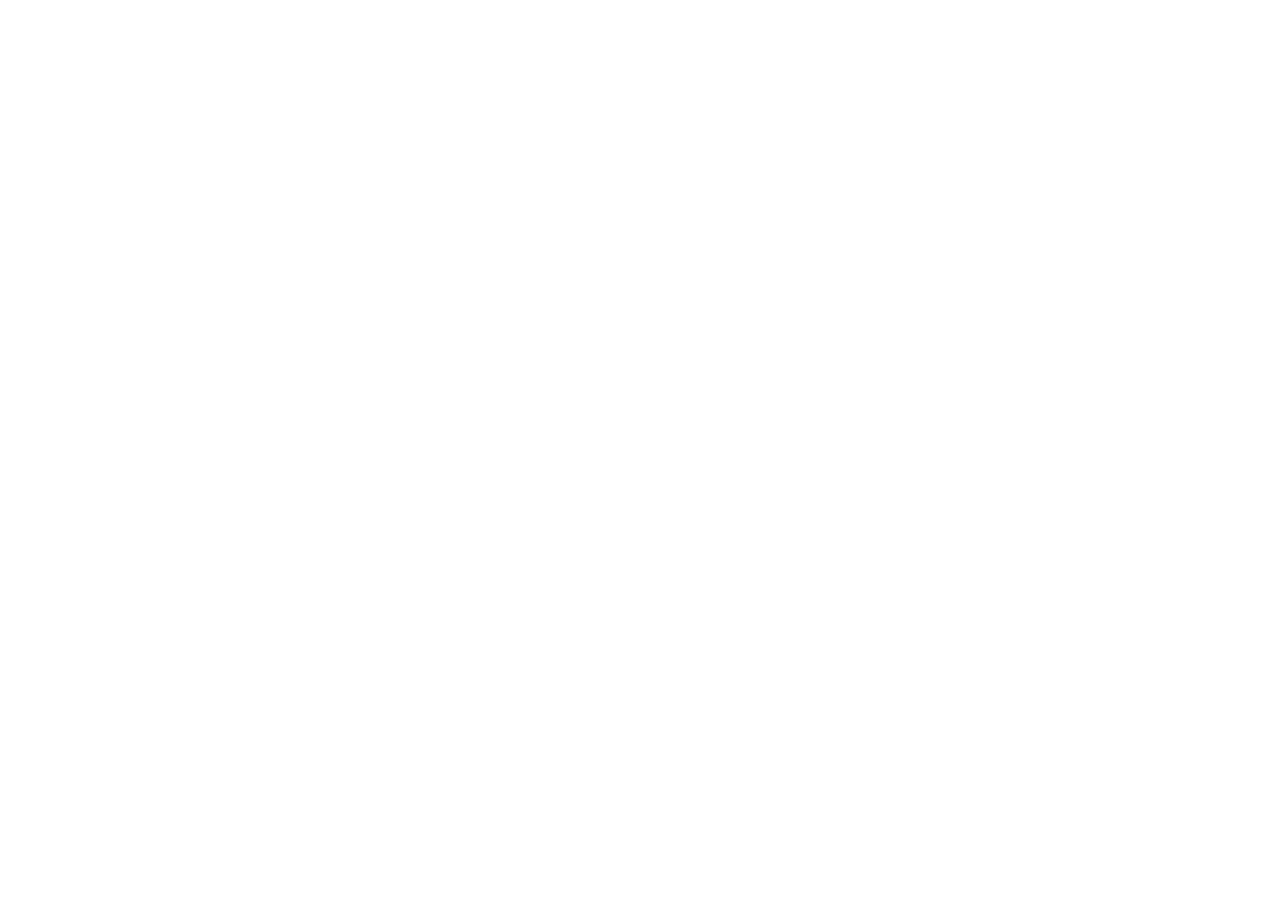
==== index.html @ f8bb6eca "first commit" ====
<!DOCTYPE html>
<html lang="en">
    <head>
        <meta charset="UTF-8" />
        <meta name="viewport" content="width=device-width, initial-scale=1.0" />
        <link rel="stylesheet" href="./asset/css/reset.css" />
        <link rel="stylesheet" href="./asset/css/style.css" />
        <link rel="preconnect" href="https://fonts.googleapis.com" />
        <link rel="preconnect" href="https://fonts.gstatic.com" crossorigin />
        <link
            href="https://fonts.googleapis.com/css2?family=Sora:wght@100..800&display=swap"
            rel="stylesheet"
        />
        <title>pj3</title>
    </head>
    <body>
        <main>
            <div class="header">
                <div class="main-content">
                    <div class=""></div>
                </div>
            </div>
        </main>
    </body>
</html>
---- asset/css/style.css ----
* {
    box-sizing: border-box;
}
html {
    font-size: 62.5%;
}
body {
    font-size: 1.6rem;
    font-family: Sora, sans-serif;
}
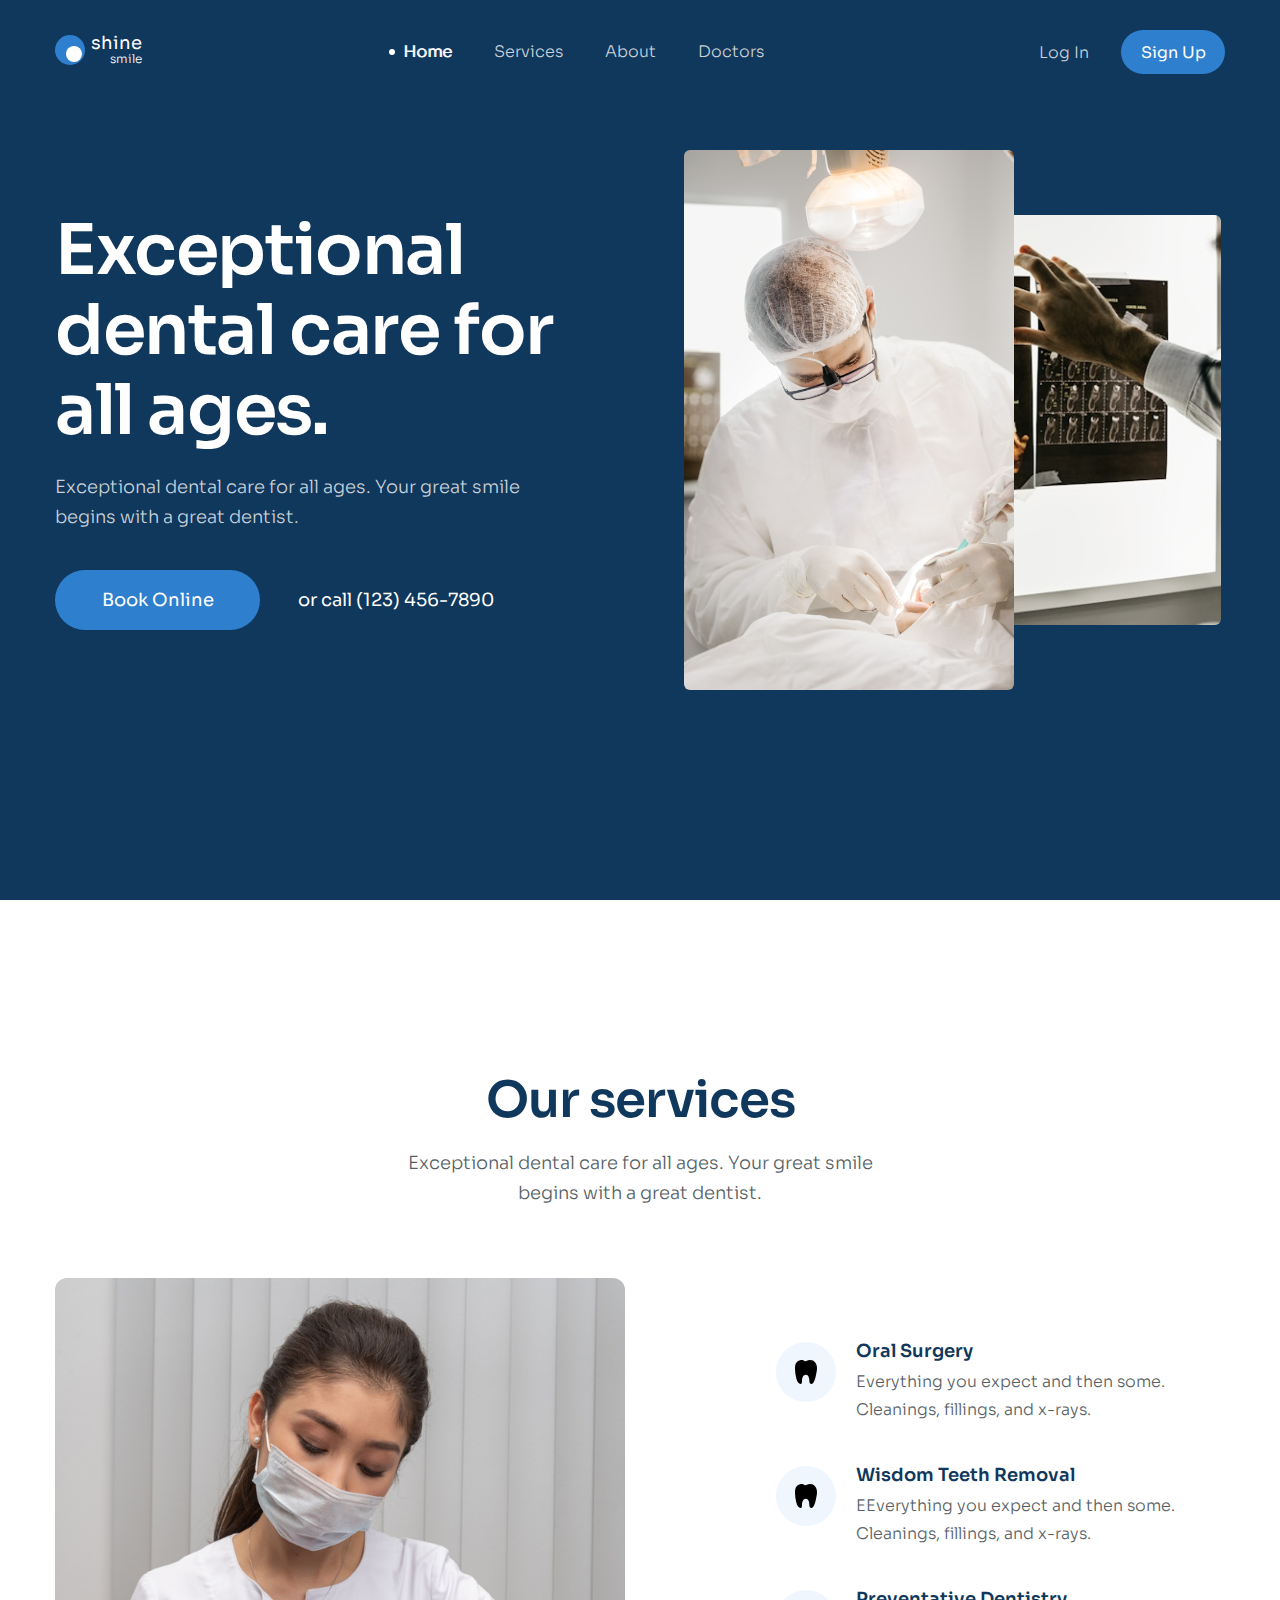
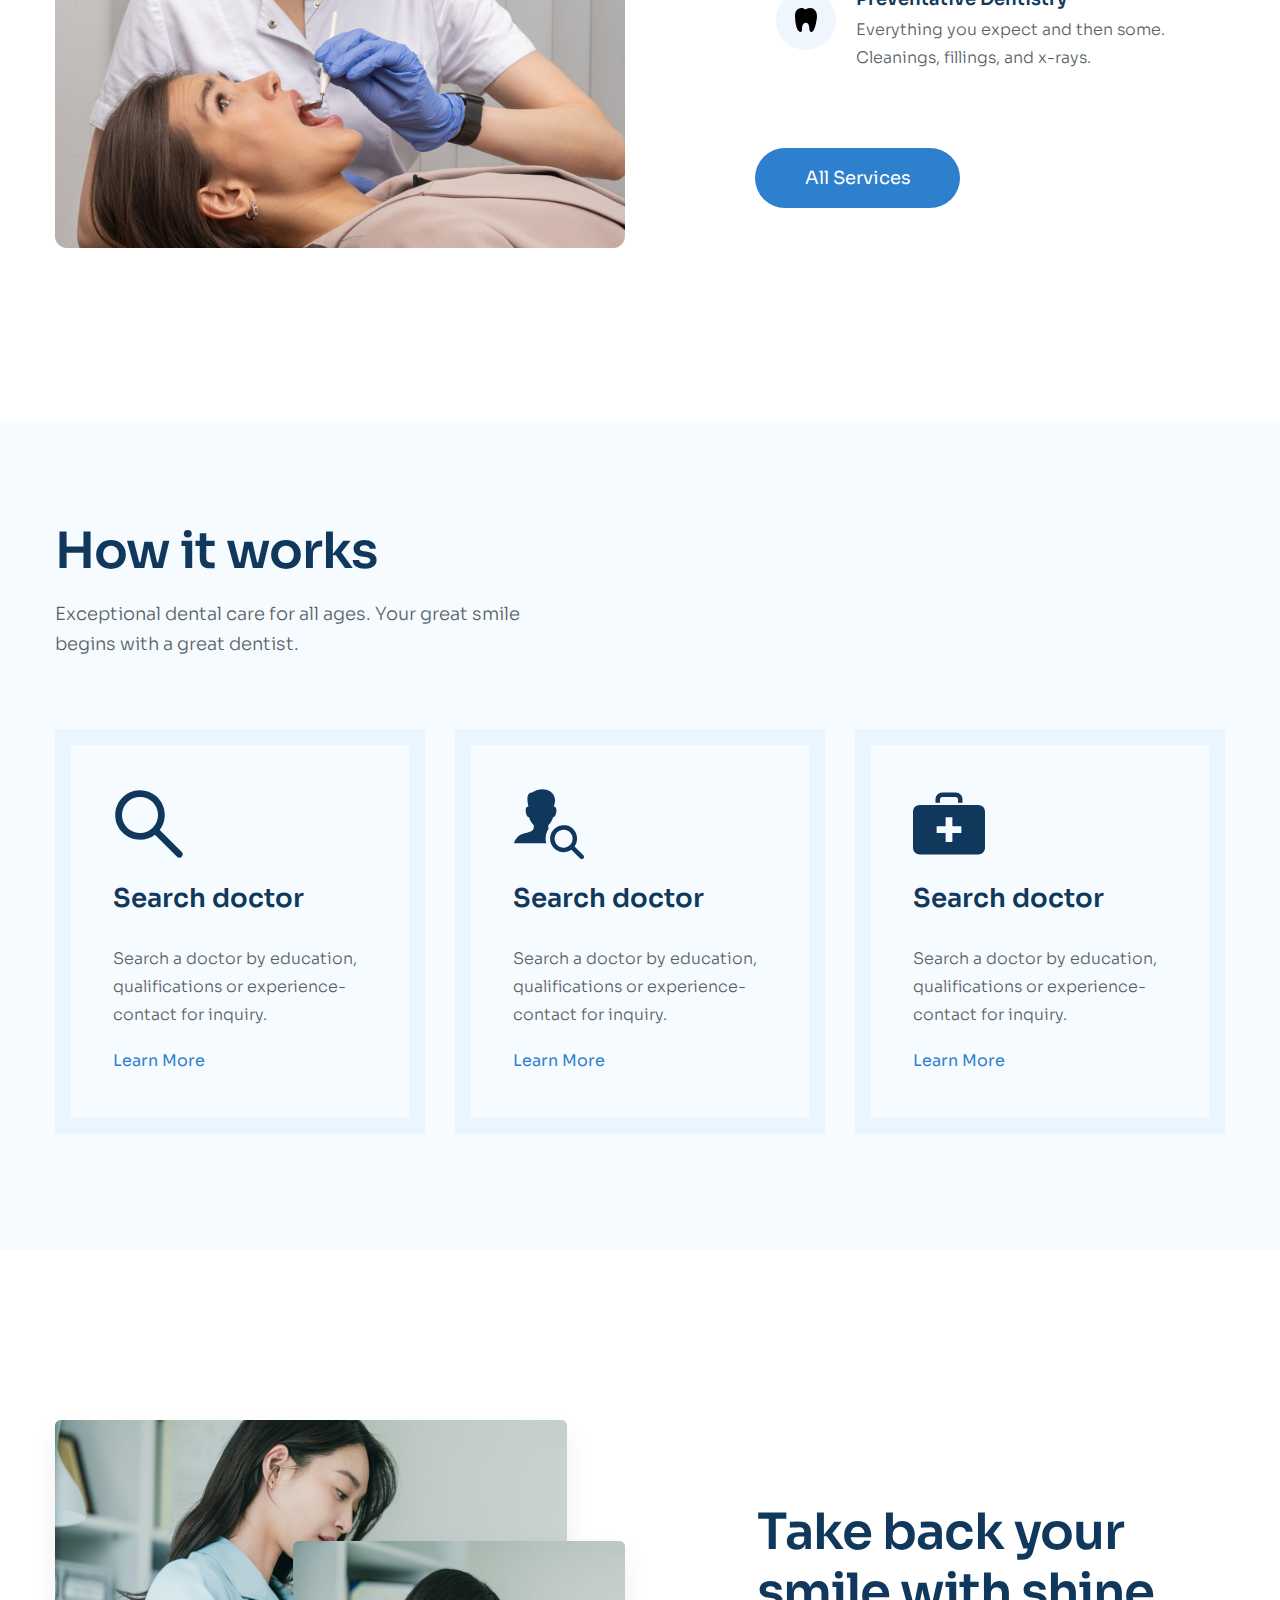
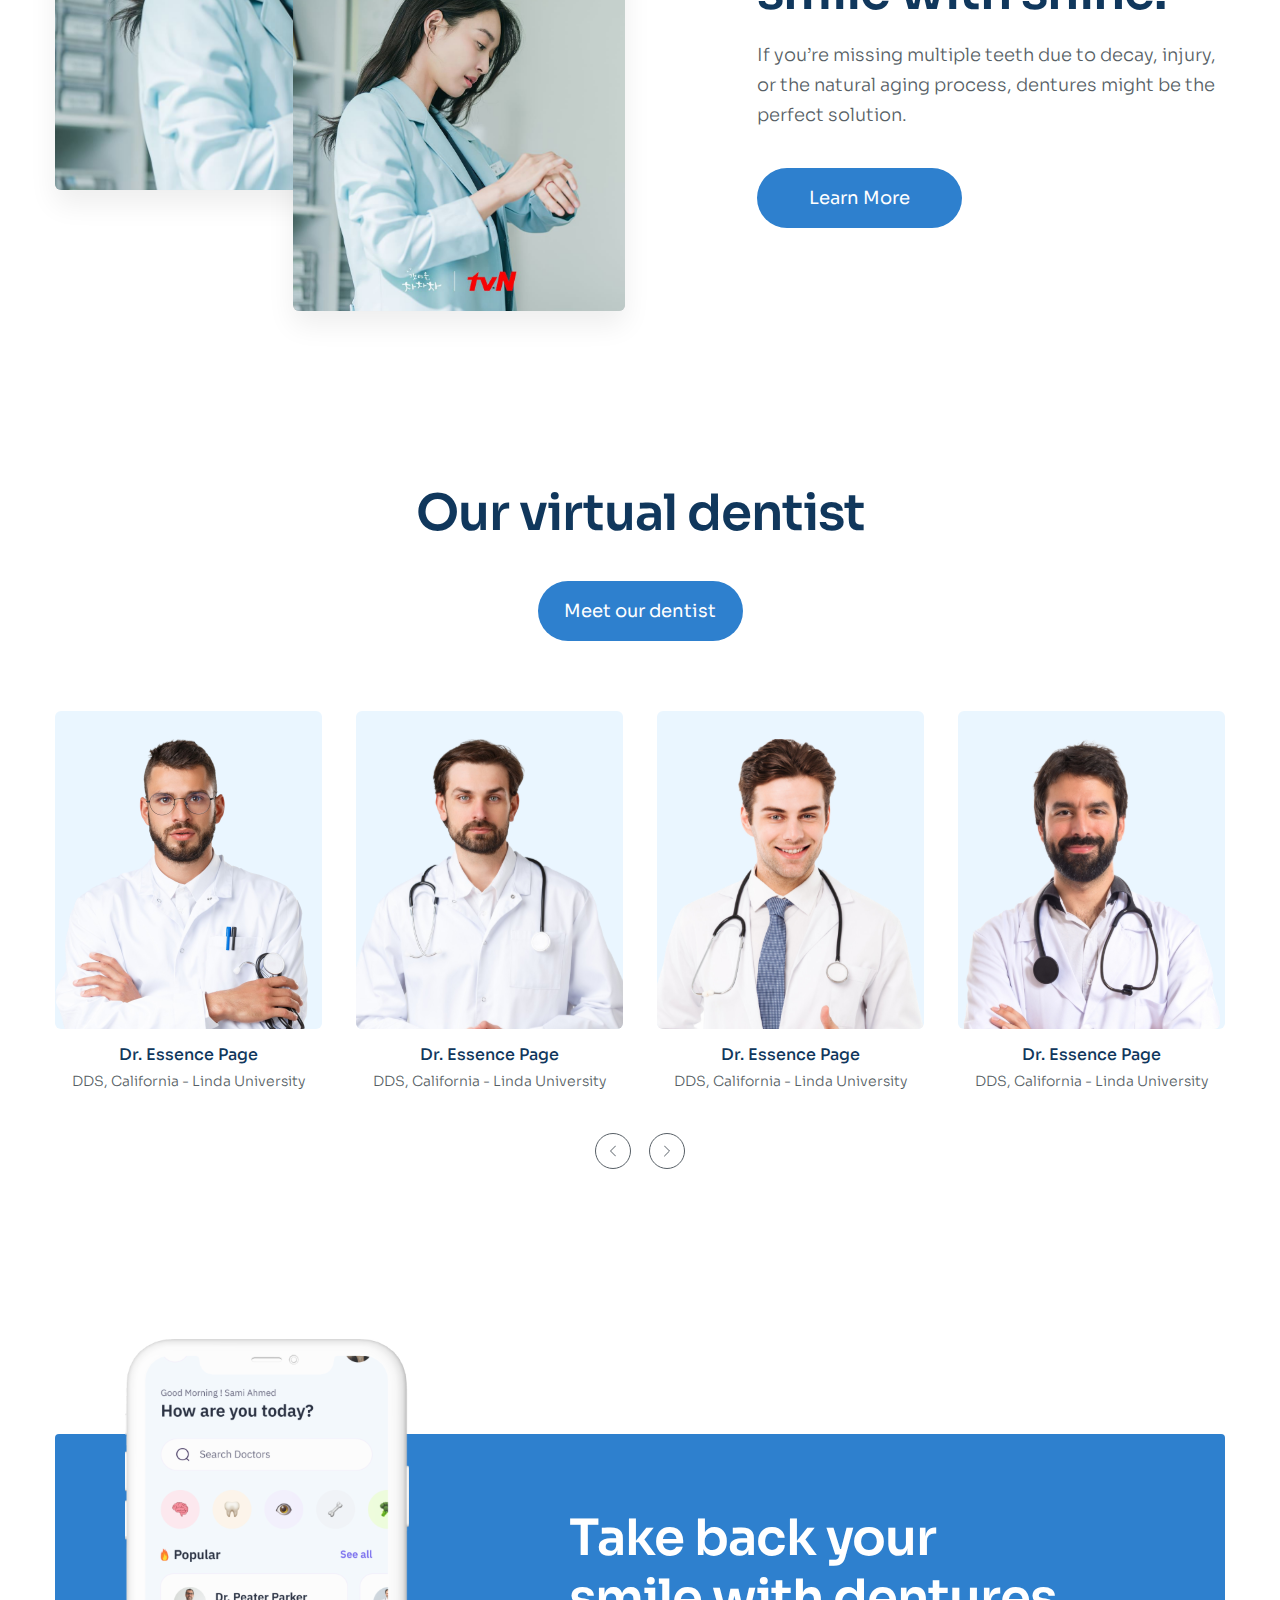
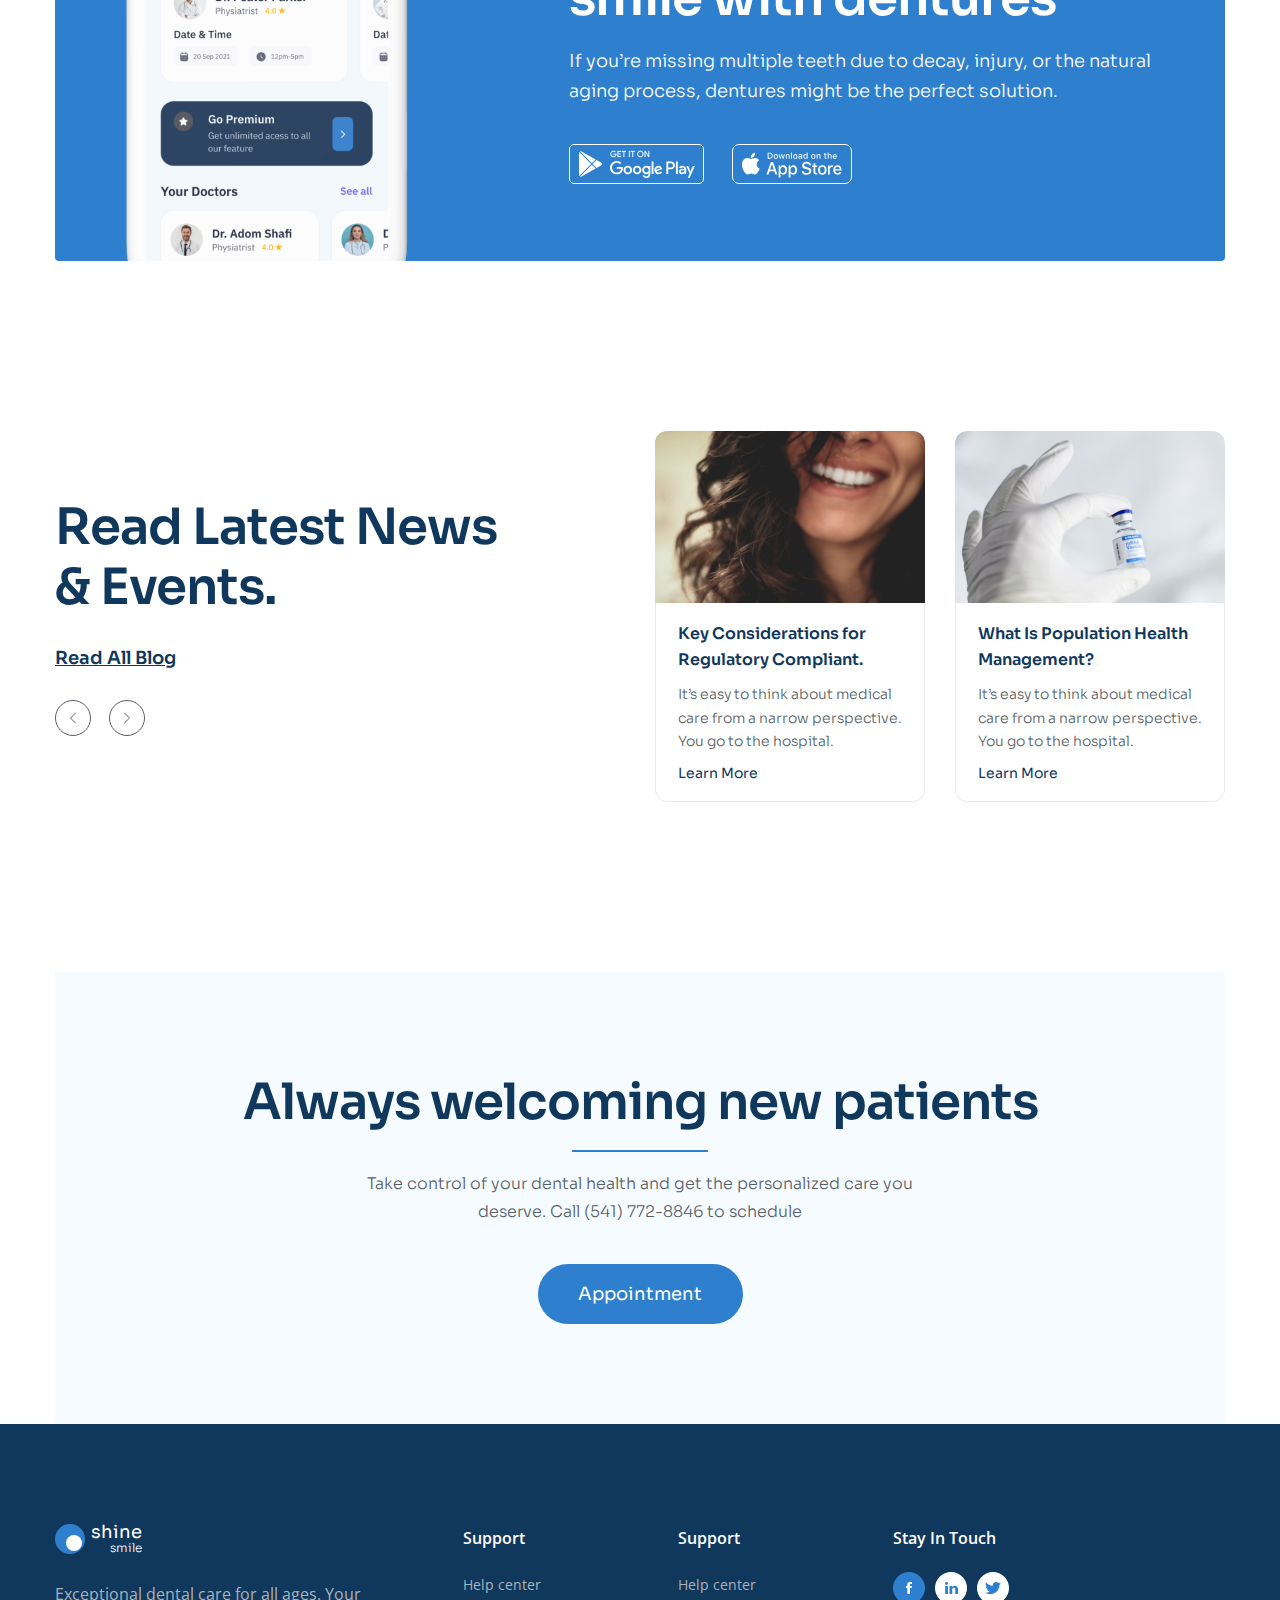
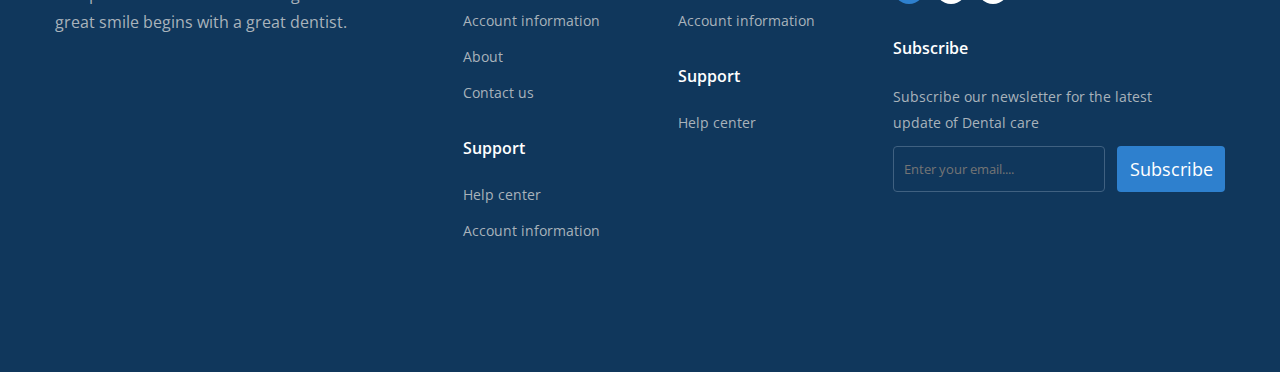
==== commit 66563cfc: "hoàn chỉnh" ====
--- a/index.html
+++ b/index.html
@@ -11,15 +11,773 @@
             href="https://fonts.googleapis.com/css2?family=Sora:wght@100..800&display=swap"
             rel="stylesheet"
         />
-        <title>pj3</title>
+
+        <!-- ====================embed font open san====================== -->
+        <link rel="preconnect" href="https://fonts.googleapis.com" />
+        <link rel="preconnect" href="https://fonts.gstatic.com" crossorigin />
+        <link
+            href="https://fonts.googleapis.com/css2?family=Open+Sans:ital,wdth,wght@0,75..100,300..800;1,75..100,300..800&display=swap"
+            rel="stylesheet"
+        />
+        <title>shine smile</title>
+
+        <!-- =============favicon====================== -->
+        <link
+            rel="apple-touch-icon"
+            sizes="57x57"
+            href="./asset/favicon/apple-icon-57x57.png"
+        />
+        <link
+            rel="apple-touch-icon"
+            sizes="60x60"
+            href="./asset/favicon/apple-icon-60x60.png"
+        />
+        <link
+            rel="apple-touch-icon"
+            sizes="72x72"
+            href="./asset/favicon/apple-icon-72x72.png"
+        />
+        <link
+            rel="apple-touch-icon"
+            sizes="76x76"
+            href="./asset/favicon/apple-icon-76x76.png"
+        />
+        <link
+            rel="apple-touch-icon"
+            sizes="114x114"
+            href="./asset/favicon/apple-icon-114x114.png"
+        />
+        <link
+            rel="apple-touch-icon"
+            sizes="120x120"
+            href="./asset/favicon/apple-icon-120x120.png"
+        />
+        <link
+            rel="apple-touch-icon"
+            sizes="144x144"
+            href="./asset/favicon/apple-icon-144x144.png"
+        />
+        <link
+            rel="apple-touch-icon"
+            sizes="152x152"
+            href="./asset/favicon/apple-icon-152x152.png"
+        />
+        <link
+            rel="apple-touch-icon"
+            sizes="180x180"
+            href="./asset/favicon/apple-icon-180x180.png"
+        />
+        <link
+            rel="icon"
+            type="image/png"
+            sizes="192x192"
+            href="./asset/favicon/android-icon-192x192.png"
+        />
+        <link
+            rel="icon"
+            type="image/png"
+            sizes="32x32"
+            href="./asset/favicon/favicon-32x32.png"
+        />
+        <link
+            rel="icon"
+            type="image/png"
+            sizes="96x96"
+            href="./asset/favicon/favicon-96x96.png"
+        />
+        <link
+            rel="icon"
+            type="image/png"
+            sizes="16x16"
+            href="./asset/favicon/favicon-16x16.png"
+        />
+        <link rel="manifest" href="./asset/favicon/manifest.json" />
+        <meta name="msapplication-TileColor" content="#ffffff" />
+        <meta
+            name="msapplication-TileImage"
+            content="./asset/favicon/ms-icon-144x144.png"
+        />
+        <meta name="theme-color" content="#ffffff" />
     </head>
     <body>
+        <header>
+            <div class="header">
+                <div class="container">
+                    <div class="header-top">
+                        <a href="#!">
+                            <div class="logo">
+                                <span class="logo__circle"></span>
+                                <span class="logo__text">
+                                    <span class="logo__brand">shine</span>
+                                    <span class="logo__brand logo__brand--small"
+                                        >smile</span
+                                    >
+                                </span>
+                            </div>
+                        </a>
+                        <nav class="navbar">
+                            <ul class="navbar__list">
+                                <li class="navbar__item">
+                                    <a
+                                        href="#!"
+                                        class="navbar__link navbar__link--active"
+                                        >Home</a
+                                    >
+                                </li>
+                                <li class="navbar__item">
+                                    <a href="#!" class="navbar__link"
+                                        >Services</a
+                                    >
+                                </li>
+                                <li class="navbar__item">
+                                    <a href="#!" class="navbar__link">About</a>
+                                </li>
+                                <li class="navbar__item">
+                                    <a href="#!" class="navbar__link"
+                                        >Doctors</a
+                                    >
+                                </li>
+                            </ul>
+                        </nav>
+                        <div class="action">
+                            <a href="#!" class="action__btn action__btn--login"
+                                >Log In</a
+                            >
+                            <a
+                                href="#!"
+                                class="btn action__btn action__btn--signup"
+                                >Sign Up</a
+                            >
+                        </div>
+                    </div>
+
+                    <!--  ======================hero=======================-->
+                    <section class="hero">
+                        <!-- ==============hero left=========== -->
+                        <section class="hero__content">
+                            <h1 class="hero__heading">
+                                Exceptional dental care for all ages.
+                            </h1>
+                            <p class="hero__desc">
+                                Exceptional dental care for all ages. Your great
+                                smile begins with a great dentist.
+                            </p>
+                            <div class="hero__row">
+                                <a href="#!" class="btn">Book Online</a>
+                                <p class="hero__phone">
+                                    or call (123) 456-7890
+                                </p>
+                            </div>
+                        </section>
+                        <section class="hero__media">
+                            <figure class="hero__images">
+                                <img
+                                    src="./asset/css/img/img-main (1).jpg"
+                                    alt="img-main"
+                                    class="hero__img hero__img--left"
+                                />
+                                <img
+                                    src="./asset/css/img/img-main (2).jpg"
+                                    alt="img-main"
+                                    class="hero__img hero__img--right"
+                                />
+                            </figure>
+                        </section>
+                    </section>
+                </div>
+            </div>
+        </header>
         <main>
-            <div class="header">
-                <div class="main-content">
-                    <div class=""></div>
-                </div>
-            </div>
+            <section class="service">
+                <div class="container">
+                    <h3 class="service__heading section__heading">
+                        Our services
+                    </h3>
+                    <p class="service__desc section__desc">
+                        Exceptional dental care for all ages. Your great smile
+                        begins with a great dentist.
+                    </p>
+                    <div class="service__row">
+                        <figure>
+                            <img
+                                src="./asset/css/img/service.svg"
+                                alt=""
+                                class="service__img"
+                            />
+                        </figure>
+                        <div>
+                            <div class="service__list">
+                                <!-- =================service-item1================= -->
+                                <section class="service-item">
+                                    <div class="service-item__icon-wrap">
+                                        <!-- icon -->
+                                        <svg
+                                            class="service-item__icon"
+                                            width="22"
+                                            height="24"
+                                            viewBox="0 0 22 24"
+                                            fill="none"
+                                            xmlns="http://www.w3.org/2000/svg"
+                                        >
+                                            <path
+                                                d="M20.3598 2.63964C17.9506 -0.556131 14.2772 -0.568132 11.2481 1.10682C11.001 1.24657 10.7219 1.31411 10.4406 1.30222C10.1592 1.29033 9.88633 1.19945 9.65105 1.03931C8.49552 0.245717 7.29036 -0.316477 5.13904 0.207462C0.623408 1.3071 0 4.90379 0 8.99816C0.0797353 12.1602 0.500857 15.3032 1.25551 18.3683C2.11836 22.0168 3.90382 24 5.43354 24C6.96326 24 7.00963 22.2204 7.00963 20.8016C7.00963 19.2009 7.39505 14.8009 10.8642 14.8009C13.5317 14.8009 14.3333 18.4013 14.3333 20.8016C14.3329 23.095 15.1722 24 16.6628 24C19.5267 24 20.9796 15.3938 21.3719 13.1237C21.7642 10.8535 22.9882 6.12569 20.3598 2.63964Z"
+                                                fill="currentcolor"
+                                            />
+                                        </svg>
+                                    </div>
+                                    <div class="service-item__body">
+                                        <h3 class="serviece-item__heading">
+                                            Oral Surgery
+                                        </h3>
+                                        <div class="service-item__desc">
+                                            Everything you expect and then some.
+                                            Cleanings, fillings, and x-rays.
+                                        </div>
+                                    </div>
+                                </section>
+                                <!-- =================service-item2================= -->
+                                <section class="service-item">
+                                    <div class="service-item__icon-wrap">
+                                        <!-- icon -->
+                                        <svg
+                                            class="service-item__icon"
+                                            width="22"
+                                            height="24"
+                                            viewBox="0 0 22 24"
+                                            fill="none"
+                                            xmlns="http://www.w3.org/2000/svg"
+                                        >
+                                            <path
+                                                d="M20.3598 2.63964C17.9506 -0.556131 14.2772 -0.568132 11.2481 1.10682C11.001 1.24657 10.7219 1.31411 10.4406 1.30222C10.1592 1.29033 9.88633 1.19945 9.65105 1.03931C8.49552 0.245717 7.29036 -0.316477 5.13904 0.207462C0.623408 1.3071 0 4.90379 0 8.99816C0.0797353 12.1602 0.500857 15.3032 1.25551 18.3683C2.11836 22.0168 3.90382 24 5.43354 24C6.96326 24 7.00963 22.2204 7.00963 20.8016C7.00963 19.2009 7.39505 14.8009 10.8642 14.8009C13.5317 14.8009 14.3333 18.4013 14.3333 20.8016C14.3329 23.095 15.1722 24 16.6628 24C19.5267 24 20.9796 15.3938 21.3719 13.1237C21.7642 10.8535 22.9882 6.12569 20.3598 2.63964Z"
+                                                fill="currentcolor"
+                                            />
+                                        </svg>
+                                    </div>
+                                    <div class="service-item__body">
+                                        <h3 class="serviece-item__heading">
+                                            Wisdom Teeth Removal
+                                        </h3>
+                                        <div class="service-item__desc">
+                                            EEverything you expect and then
+                                            some. Cleanings, fillings, and
+                                            x-rays.
+                                        </div>
+                                    </div>
+                                </section>
+                                <!-- =================service-item3================= -->
+                                <section class="service-item">
+                                    <div class="service-item__icon-wrap">
+                                        <!-- icon -->
+                                        <svg
+                                            class="service-item__icon"
+                                            width="22"
+                                            height="24"
+                                            viewBox="0 0 22 24"
+                                            fill="none"
+                                            xmlns="http://www.w3.org/2000/svg"
+                                        >
+                                            <path
+                                                d="M20.3598 2.63964C17.9506 -0.556131 14.2772 -0.568132 11.2481 1.10682C11.001 1.24657 10.7219 1.31411 10.4406 1.30222C10.1592 1.29033 9.88633 1.19945 9.65105 1.03931C8.49552 0.245717 7.29036 -0.316477 5.13904 0.207462C0.623408 1.3071 0 4.90379 0 8.99816C0.0797353 12.1602 0.500857 15.3032 1.25551 18.3683C2.11836 22.0168 3.90382 24 5.43354 24C6.96326 24 7.00963 22.2204 7.00963 20.8016C7.00963 19.2009 7.39505 14.8009 10.8642 14.8009C13.5317 14.8009 14.3333 18.4013 14.3333 20.8016C14.3329 23.095 15.1722 24 16.6628 24C19.5267 24 20.9796 15.3938 21.3719 13.1237C21.7642 10.8535 22.9882 6.12569 20.3598 2.63964Z"
+                                                fill="currentcolor"
+                                            />
+                                        </svg>
+                                    </div>
+                                    <div class="service-item__body">
+                                        <h3 class="serviece-item__heading">
+                                            Preventative Dentistry
+                                        </h3>
+                                        <div class="service-item__desc">
+                                            Everything you expect and then some.
+                                            Cleanings, fillings, and x-rays.
+                                        </div>
+                                    </div>
+                                    <div></div>
+                                </section>
+                            </div>
+                            <a href="#!" class="btn">All Services</a>
+                        </div>
+                    </div>
+                </div>
+            </section>
+            <!-- =====================how it work======================= -->
+            <section class="work">
+                <div class="container">
+                    <h2 class="section__heading">How it works</h2>
+                    <p class="section__desc work__desc">
+                        Exceptional dental care for all ages. Your great smile
+                        begins with a great dentist.
+                    </p>
+                    <div class="work__list">
+                        <!-- =============item1========= -->
+                        <section class="work-item">
+                            <img
+                                src="./asset/icon/glass.svg"
+                                alt="glass"
+                                class="work-item__img"
+                            />
+                            <h3 class="work-item__heading">Search doctor</h3>
+                            <p class="work-item__desc">
+                                Search a doctor by education, qualifications or
+                                experience-contact for inquiry.
+                            </p>
+                            <a href="#!" class="work__more">Learn More</a>
+                        </section>
+                        <!-- =============item2========= -->
+                        <section class="work-item">
+                            <img
+                                src="./asset/icon/find-user.svg"
+                                alt="glass"
+                                class="work-item__img"
+                            />
+                            <h3 class="work-item__heading">Search doctor</h3>
+                            <p class="work-item__desc">
+                                Search a doctor by education, qualifications or
+                                experience-contact for inquiry.
+                            </p>
+                            <a href="#!" class="work__more">Learn More</a>
+                        </section>
+                        <!-- =============item3========= -->
+                        <section class="work-item">
+                            <img
+                                src="./asset/icon/bag.svg"
+                                alt="glass"
+                                class="work-item__img"
+                            />
+                            <h3 class="work-item__heading">Search doctor</h3>
+                            <p class="work-item__desc">
+                                Search a doctor by education, qualifications or
+                                experience-contact for inquiry.
+                            </p>
+                            <a href="#!" class="work__more">Learn More</a>
+                        </section>
+                    </div>
+                </div>
+            </section>
+            <section class="feature">
+                <div class="container">
+                    <div class="feature__media">
+                        <figure>
+                            <img
+                                src="./asset/css/img/dental.jpg"
+                                alt="dental"
+                                class="feature__img"
+                            />
+                            <img
+                                src="./asset/css/img/dental.jpg"
+                                alt="dental"
+                                class="feature__img feature__img--2"
+                            />
+                        </figure>
+                        <div>
+                            <section class="feature__content">
+                                <h2 class="section__heading feature__heading">
+                                    Take back your smile with shine.
+                                </h2>
+                                <p class="section__desc feature__desc">
+                                    If you’re missing multiple teeth due to
+                                    decay, injury, or the natural aging process,
+                                    dentures might be the perfect solution.
+                                </p>
+                            </section>
+                            <a href="#!" class="btn feature__btn">Learn More</a>
+                        </div>
+                    </div>
+                </div>
+            </section>
+            <section class="member">
+                <div class="container">
+                    <header class="member__header">
+                        <h2 class="member__heading">Our virtual dentist</h2>
+                        <a href="#!" class="btn member__cta"
+                            >Meet our dentist</a
+                        >
+                    </header>
+                    <div class="member__list">
+                        <!-- member-item1 -->
+                        <article class="member-item">
+                            <div class="member-item__img-bg">
+                                <img
+                                    src="./asset/css/img/member-01.png"
+                                    alt=""
+                                    class="member-item__thumb"
+                                />
+                            </div>
+                            <h3 class="member-item__name">Dr. Essence Page</h3>
+                            <p class="member-item__title">
+                                DDS, California - Linda University
+                            </p>
+                        </article>
+                        <!-- member-item2 -->
+                        <article class="member-item">
+                            <div class="member-item__img-bg">
+                                <img
+                                    src="./asset/css/img/member-01 (2).svg"
+                                    alt=""
+                                    class="member-item__thumb"
+                                />
+                            </div>
+                            <h3 class="member-item__name">Dr. Essence Page</h3>
+                            <p class="member-item__title">
+                                DDS, California - Linda University
+                            </p>
+                        </article>
+                        <!-- member-item3 -->
+                        <article class="member-item">
+                            <div class="member-item__img-bg">
+                                <img
+                                    src="./asset/css/img/member-01 (3).svg"
+                                    alt=""
+                                    class="member-item__thumb"
+                                />
+                            </div>
+                            <h3 class="member-item__name">Dr. Essence Page</h3>
+                            <p class="member-item__title">
+                                DDS, California - Linda University
+                            </p>
+                        </article>
+                        <!-- member-item4 -->
+                        <article class="member-item">
+                            <div class="member-item__img-bg">
+                                <img
+                                    src="./asset/css/img/member-01 (4).svg"
+                                    alt=""
+                                    class="member-item__thumb"
+                                />
+                            </div>
+                            <h3 class="member-item__name">Dr. Essence Page</h3>
+                            <p class="member-item__title">
+                                DDS, California - Linda University
+                            </p>
+                        </article>
+                    </div>
+                    <div class="control member__control">
+                        <button class="control__btn member__control--btn">
+                            <svg
+                                width="6"
+                                height="12"
+                                viewBox="0 0 6 12"
+                                fill="none"
+                                xmlns="http://www.w3.org/2000/svg"
+                            >
+                                <path
+                                    d="M5.5 1L0.5 6L5.5 11"
+                                    stroke="currentcolor"
+                                    stroke-linecap="round"
+                                    stroke-linejoin="round"
+                                />
+                            </svg>
+                        </button>
+                        <button class="control__btn member__control--btn">
+                            <svg
+                                width="6"
+                                height="12"
+                                viewBox="0 0 6 12"
+                                fill="none"
+                                xmlns="http://www.w3.org/2000/svg"
+                            >
+                                <path
+                                    d="M0.5 1L5.5 6L0.5 11"
+                                    stroke="currentcolor"
+                                    stroke-linecap="round"
+                                    stroke-linejoin="round"
+                                />
+                            </svg>
+                        </button>
+                    </div>
+                </div>
+            </section>
+            <!-- ========================install==================== -->
+            <section class="install">
+                <div class="container">
+                    <div class="install__inner">
+                        <figure>
+                            <img
+                                src="./asset/css/img/Rectangle.svg"
+                                alt="mobile-app"
+                                class="install__img"
+                            />
+                        </figure>
+                        <section class="install__content">
+                            <div class="install__heading section__heading">
+                                Take back your smile with dentures
+                            </div>
+                            <div class="install__desc section__desc">
+                                If you’re missing multiple teeth due to decay,
+                                injury, or the natural aging process, dentures
+                                might be the perfect solution.
+                            </div>
+                            <div class="install__row">
+                                <a href="#!">
+                                    <img
+                                        src="./asset/css/img/gg-play.svg"
+                                        alt=""
+                                        class="install__btn-img"
+                                    />
+                                </a>
+                                <a href="#!">
+                                    <img
+                                        src="./asset/css/img/as.svg"
+                                        alt=""
+                                        class="install__btn-img"
+                                    />
+                                </a>
+                            </div>
+                        </section>
+                    </div>
+                </div>
+            </section>
+            <section class="news">
+                <div class="container">
+                    <div class="news__body">
+                        <section class="news__content">
+                            <h2 class="section__heading news__heading">
+                                Read Latest News & Events.
+                            </h2>
+                            <p class="news__extend">Read All Blog</p>
+                            <div class="control news__control">
+                                <button class="control__btn">
+                                    <svg
+                                        width="6"
+                                        height="12"
+                                        viewBox="0 0 6 12"
+                                        fill="none"
+                                        xmlns="http://www.w3.org/2000/svg"
+                                    >
+                                        <path
+                                            d="M5.5 1L0.5 6L5.5 11"
+                                            stroke="currentcolor"
+                                            stroke-linecap="round"
+                                            stroke-linejoin="round"
+                                        />
+                                    </svg>
+                                </button>
+                                <button class="control__btn">
+                                    <svg
+                                        width="6"
+                                        height="12"
+                                        viewBox="0 0 6 12"
+                                        fill="none"
+                                        xmlns="http://www.w3.org/2000/svg"
+                                    >
+                                        <path
+                                            d="M0.5 1L5.5 6L0.5 11"
+                                            stroke="currentcolor"
+                                            stroke-linecap="round"
+                                            stroke-linejoin="round"
+                                        />
+                                    </svg>
+                                </button>
+                            </div>
+                        </section>
+                        <div class="news__list">
+                            <article class="news-item">
+                                <figure class="news-item__thumn">
+                                    <a href="#!">
+                                        <img
+                                            src="./asset/css/img/news.jpg "
+                                            alt=""
+                                            class="news-item__img"
+                                        />
+                                    </a>
+                                </figure>
+                                <div class="news-item__body">
+                                    <h3 class="news-item__title">
+                                        Key Considerations for Regulatory
+                                        Compliant.
+                                    </h3>
+                                    <p class="news-item__desc">
+                                        It’s easy to think about medical care
+                                        from a narrow perspective. You go to the
+                                        hospital.
+                                    </p>
+                                    <a href="#!" class="news-item__more"
+                                        >Learn More</a
+                                    >
+                                </div>
+                            </article>
+                            <!-- ==========================item2======================= -->
+                            <article class="news-item">
+                                <figure class="news-item__thumn">
+                                    <a href="#!">
+                                        <img
+                                            src="./asset/css/img/news (2).svg"
+                                            alt=""
+                                            class="news-item__img"
+                                        />
+                                    </a>
+                                </figure>
+                                <div class="news-item__body">
+                                    <h3 class="news-item__title">
+                                        What Is Population Health Management?
+                                    </h3>
+                                    <p class="news-item__desc">
+                                        It’s easy to think about medical care
+                                        from a narrow perspective. You go to the
+                                        hospital.
+                                    </p>
+                                    <a href="#!" class="news-item__more"
+                                        >Learn More</a
+                                    >
+                                </div>
+                            </article>
+                        </div>
+                    </div>
+                </div>
+            </section>
+            <section class="appoinment">
+                <div class="container">
+                    <div class="appoinment__bg">
+                        <h3 class="section__heading appoinment__heading">
+                            Always welcoming new patients
+                        </h3>
+                        <div class="appoinment__dash"></div>
+                        <p class="appoinment__desc">
+                            Take control of your dental health and get the
+                            personalized care you deserve. Call (541) 772-8846
+                            to schedule
+                        </p>
+                        <div class="appoinment__action">
+                            <a href="#!" class="btn appoinment__btn"
+                                >Appointment</a
+                            >
+                        </div>
+                    </div>
+                </div>
+            </section>
         </main>
+        <footer>
+            <section class="footer">
+                <div class="container">
+                    <div class="footer__row">
+                        <div class="footer__column">
+                            <a href="#!">
+                                <div class="logo">
+                                    <span class="logo__circle"></span>
+                                    <span class="logo__text">
+                                        <span class="logo__brand footer__brand"
+                                            >shine</span
+                                        >
+                                        <span
+                                            class="logo__brand logo__brand--small footer__brand"
+                                        >
+                                            smile
+                                        </span>
+                                    </span>
+                                </div>
+                            </a>
+                            <div class="footer__desc">
+                                Exceptional dental care for all ages. Your great
+                                smile begins with a great dentist.
+                            </div>
+                        </div>
+                        <div class="footer__column">
+                            <h3 class="footer__heading">Support</h3>
+                            <ul class="footer__list">
+                                <li class="footer__item">
+                                    <a href="#!" class="footer__link"
+                                        >Help center</a
+                                    >
+                                </li>
+                                <li class="footer__item">
+                                    <a href="#!" class="footer__link">
+                                        Account information</a
+                                    >
+                                </li>
+                                <li class="footer__item">
+                                    <a href="#!" class="footer__link">About</a>
+                                </li>
+                                <li class="footer__item">
+                                    <a href="#!" class="footer__link"
+                                        >Contact us</a
+                                    >
+                                </li>
+                            </ul>
+                            <h3 class="footer__heading">Support</h3>
+                            <ul class="footer__list">
+                                <li class="footer__item">
+                                    <a href="#!" class="footer__link"
+                                        >Help center</a
+                                    >
+                                </li>
+                                <li class="footer__item">
+                                    <a href="#!" class="footer__link">
+                                        Account information</a
+                                    >
+                                </li>
+                            </ul>
+                        </div>
+                        <div class="footer__column">
+                            <h3 class="footer__heading">Support</h3>
+                            <ul class="footer__list">
+                                <li class="footer__item">
+                                    <a href="#!" class="footer__link"
+                                        >Help center</a
+                                    >
+                                </li>
+                                <li class="footer__item">
+                                    <a href="#!" class="footer__link">
+                                        Account information</a
+                                    >
+                                </li>
+                            </ul>
+                            <h3 class="footer__heading">Support</h3>
+                            <ul class="footer__list">
+                                <li class="footer__item">
+                                    <a href="#!" class="footer__link"
+                                        >Help center</a
+                                    >
+                                </li>
+                            </ul>
+                        </div>
+                        <div class="footer__column">
+                            <h3 class="footer__heading">Stay In Touch</h3>
+                            <div class="footer__social">
+                                <a href="#!" class="footer__social--btn">
+                                    <img
+                                        src="./asset/css/img/social.svg"
+                                        alt=""
+                                        class="footer__img"
+                                    />
+                                </a>
+                                <a href="#!" class="footer__social--btn">
+                                    <img
+                                        src="./asset/css/img/social (2).svg"
+                                        alt=""
+                                        class="footer__img"
+                                    />
+                                </a>
+                                <a href="#!" class="footer__social--btn">
+                                    <img
+                                        src="./asset/css/img/social (1).svg"
+                                        alt=""
+                                        class="footer__img"
+                                    />
+                                </a>
+                            </div>
+                            <h3 class="footer__heading">Subscribe</h3>
+                            <p class="footer__desc footer__desc--last">
+                                Subscribe our newsletter for the latest update
+                                of Dental care
+                            </p>
+                            <form class="footer-form" action="">
+                                <input
+                                    class="footer-form__input"
+                                    type="email"
+                                    name="email"
+                                    id="email"
+                                    placeholder="Enter your email...."
+                                />
+                                <button
+                                    class="btn footer__submit"
+                                    type="submit"
+                                >
+                                    Subscribe
+                                </button>
+                            </form>
+                        </div>
+                    </div>
+                </div>
+            </section>
+        </footer>
     </body>
 </html>
--- a/asset/css/style.css
+++ b/asset/css/style.css
@@ -8,3 +8,771 @@
     font-size: 1.6rem;
     font-family: Sora, sans-serif;
 }
+:root {
+    --header-bg: #10375c;
+}
+.container {
+    width: 1170px;
+    max-width: calc(100% - 48px);
+    margin: 0 auto;
+}
+
+/* ==========================common======================== */
+a {
+    text-decoration: none;
+    background-color: none;
+}
+
+input,
+textarea,
+select,
+button {
+    font-family: inherit;
+}
+.btn {
+    min-width: 205px;
+    height: 60px;
+    font-size: 1.8rem;
+    font-weight: 400;
+    display: inline-block;
+    border-radius: 99px;
+    background: #2e80ce;
+    color: #fff;
+    line-height: 60px;
+    text-align: center;
+}
+.btn:hover,
+.btn:active {
+    opacity: 0.9;
+}
+.control {
+    display: flex;
+    column-gap: 18px;
+}
+.control__btn {
+    width: 36px;
+    height: 36px;
+    border-radius: 50%;
+    outline: none;
+    border: 1px solid #575f66;
+    background-color: #fff;
+    display: flex;
+    justify-content: center;
+    align-items: center;
+    color: #575f66;
+    transition: 0.25s;
+}
+.control__btn:hover {
+    width: 36px;
+    height: 36px;
+    border-radius: 36px;
+    border-color: #2e80ce;
+    background: #2e80ce;
+    color: #fff;
+}
+/* =============header=========== */
+.header {
+    min-height: 100vh;
+    background: var(--header-bg);
+    padding-top: 30px;
+}
+.header-top {
+    display: flex;
+    justify-content: space-between;
+    align-items: center;
+}
+
+.logo {
+    font-size: 1rem;
+    position: relative;
+    display: inline-flex;
+}
+
+.logo__circle::before,
+.logo__circle::after {
+    display: inline-block;
+    content: "";
+    border-radius: 50%;
+    position: absolute;
+}
+
+.logo__circle::after {
+    width: 3em;
+    height: 3em;
+    background-color: rgba(46, 128, 206, 1);
+    left: 0;
+}
+
+.logo__circle::before {
+    width: 1.6em;
+    height: 1.6em;
+    background: #fff;
+    left: 1.1em;
+    top: 1.1em;
+    z-index: 1;
+}
+
+.logo__text {
+    margin-left: 3.6em;
+    color: #fff;
+    line-height: 1.6em;
+}
+.logo__brand {
+    display: block;
+}
+
+.logo__brand {
+    color: #fff;
+    text-align: right;
+    font-family: Sora;
+    font-size: 1.8em;
+    font-weight: 400;
+}
+
+.logo__brand--small {
+    color: #fff;
+    font-family: Sora;
+    font-size: 1.2em;
+    font-style: normal;
+    font-weight: 300;
+}
+
+.navbar__list {
+    display: flex;
+}
+.action__btn--login,
+.navbar__link {
+    color: #c9d2da;
+    text-align: center;
+    font-size: 1.6rem;
+    font-weight: 300;
+    padding: 4px 21px;
+}
+.navbar__link--active {
+    text-shadow: 1px 0 0 currentColor;
+    color: #fff;
+}
+.navbar__link:hover,
+.navbar__link:active {
+    text-shadow: 1px 0 0 currentColor;
+    color: #fff;
+}
+.navbar__link--active::before {
+    position: relative;
+    left: -8px;
+    content: "";
+    display: inline-block;
+    width: 6px;
+    height: 6px;
+    border-radius: 50%;
+    background: #fff;
+    top: -2px;
+}
+
+.action__btn--signup {
+    min-width: 104px;
+    height: 44px;
+    color: #fff;
+    font-size: 1.6rem;
+    font-weight: 400;
+    line-height: 45px;
+    text-align: center;
+    margin-left: 7px;
+}
+.action__btn--signup:hover {
+    opacity: 0.9;
+    cursor: pointer;
+}
+
+/* =================hero bottom================= */
+.hero {
+    padding-top: 76px;
+    display: flex;
+}
+.hero__content {
+    width: 44%;
+    margin-top: 60px;
+}
+
+.hero__heading {
+    color: #fff;
+    font-size: 7rem;
+    font-style: normal;
+    font-weight: 600;
+    line-height: 80px;
+    letter-spacing: -1.4px;
+}
+.hero__desc {
+    color: #c9d2da;
+    font-size: 1.8rem;
+    font-style: normal;
+    font-weight: 300;
+    line-height: 30px;
+    margin-top: 22px;
+}
+
+.hero__row {
+    margin-top: 38px;
+    display: flex;
+    align-items: center;
+}
+.hero__phone {
+    margin-left: 38px;
+    color: #fff;
+    text-align: center;
+    font-size: 1.8rem;
+    font-weight: 400;
+    line-height: 30px;
+}
+
+.hero__media {
+    margin-left: 114px;
+}
+
+.hero__images {
+    display: flex;
+    align-items: center;
+}
+
+.hero__img {
+    width: 330px;
+    height: 540px;
+    flex-shrink: 0;
+    border-radius: 6px;
+    object-fit: cover;
+}
+
+.hero__img--right {
+    width: 210px;
+    height: 410px;
+    border-radius: 0px 6px 6px 0px;
+    margin-left: -3px;
+}
+.hero__img--left {
+    z-index: 1;
+}
+
+/* =========================service================ */
+
+.service {
+    padding: 170px 0;
+}
+.section__heading {
+    color: #10375c;
+    font-size: 5rem;
+    font-weight: 600;
+    line-height: 1.2;
+    letter-spacing: -1px;
+}
+.section__desc {
+    margin-top: 18px;
+    color: #575f66;
+    font-size: 1.8rem;
+    font-weight: 300;
+    line-height: 30px;
+}
+
+.service__heading,
+.service__desc {
+    text-align: center;
+}
+.service__desc {
+    width: 468px;
+    margin-left: auto;
+    margin-right: auto;
+    margin-top: 18px;
+}
+
+.service__row {
+    display: flex;
+    margin-top: 70px;
+    justify-content: space-between;
+    align-items: center;
+}
+
+.service__list {
+    margin-bottom: 55px;
+}
+/* ====================service__item================== */
+.service-item {
+    width: 470px;
+    border-radius: 10px;
+    background: #fff;
+    padding: 21px;
+    display: flex;
+}
+.service-item:hover {
+    box-shadow: 0px 14px 28px 0px rgba(0, 0, 0, 0.05);
+    position: relative;
+}
+.service-item:hover .service-item__icon-wrap {
+    background: rgba(46, 128, 206, 1);
+    color: rgba(239, 246, 253, 1);
+}
+.service-item__icon-wrap {
+    width: 60px;
+    height: 60px;
+    flex-shrink: 0;
+    border-radius: 50%;
+    background: rgba(239, 246, 253, 1);
+    display: flex;
+    align-items: center;
+    justify-content: center;
+    transition: 0.25s;
+}
+
+.service-item__body {
+    margin-left: 20px;
+}
+.serviece-item__heading {
+    color: #10375c;
+    font-family: Sora;
+    font-size: 1.8rem;
+    font-weight: 600;
+}
+.service-item__desc {
+    color: #575f66;
+    font-family: Sora;
+    font-size: 1.6rem;
+    font-weight: 300;
+    line-height: 1.75;
+    margin-top: 8px;
+}
+
+/* ===================work================== */
+
+.work {
+    padding-top: 100px;
+    background: #f6fbff;
+    padding-bottom: 116px;
+}
+.work__desc {
+    width: 468px;
+}
+
+.work__list {
+    margin-top: 70px;
+    display: grid;
+    grid-template-columns: 1fr 1fr 1fr;
+    column-gap: 30px;
+    border-radius: 4px;
+}
+
+.work-item {
+    border: 16px solid #eaf6ff;
+    padding: 43px 42px;
+}
+
+.work-item:hover {
+    border-color: #2e80ce;
+    transition: 0.25s;
+    transform: translateY(-16px);
+}
+
+.work-item__heading {
+    color: #10375c;
+    font-size: 2.6rem;
+    font-weight: 600;
+    line-height: 1.38;
+    margin-top: 18px;
+}
+
+.work-item__desc {
+    color: #575f66;
+    font-size: 1.6rem;
+    font-weight: 300;
+    line-height: 1.75;
+    width: 254px;
+    margin-top: 28px;
+}
+.work__more {
+    color: #2e80ce;
+    font-size: 1.6rem;
+    font-weight: 400;
+    line-height: 1.75;
+    margin-top: 18px;
+    display: inline-block;
+}
+
+/* ===================feature=================== */
+.feature {
+    margin-top: 85px;
+    padding: 85px 0;
+}
+.feature__media {
+    display: flex;
+    position: relative;
+    justify-content: space-between;
+}
+
+.feature__img {
+    width: 512px;
+    height: 370px;
+    flex-shrink: 0;
+    border-radius: 6px;
+    background: url(<path-to-image>) lightgray -1.5px 0px / 108.398% 100% no-repeat;
+    box-shadow: 0px 14px 28px 0px rgba(0, 0, 0, 0.07);
+    object-fit: cover;
+}
+.feature__img--2 {
+    width: 332px;
+    height: 370px;
+    flex-shrink: 0;
+    position: absolute;
+    left: 238px;
+    top: 121px;
+}
+.feature__content {
+    width: 468px;
+    margin-top: 82px;
+}
+.feature__desc {
+    margin-top: 18px;
+}
+.feature__btn {
+    margin-top: 38px;
+}
+
+/* =============member============= */
+.member {
+    padding: 170px 0;
+}
+
+.member__header {
+    display: flex;
+    flex-direction: column;
+    align-items: center;
+}
+
+.member__heading {
+    color: #10375c;
+    text-align: center;
+    font-size: 5rem;
+    font-weight: 600;
+    line-height: 1.2;
+    letter-spacing: -1px;
+}
+
+.member__cta {
+    margin-top: 38px;
+}
+
+.member__list {
+    margin-top: 70px;
+    display: grid;
+    grid-template-columns: repeat(4, 1fr);
+    gap: 34px;
+}
+
+.member-item__img-bg {
+    flex-shrink: 0;
+    border-radius: 6px;
+    background: #eaf6ff;
+    border-radius: 6px;
+    padding-top: 28px;
+    overflow: hidden;
+}
+
+.member-item__thumb {
+    display: block;
+    max-width: 100%;
+    object-fit: cover;
+    height: 290px;
+    transition: 0.25s;
+}
+.member-item:hover .member-item__thumb {
+    transform: scale(1.1);
+}
+
+.member-item__name {
+    color: #10375c;
+    text-align: center;
+    font-size: 1.6rem;
+    font-weight: 500;
+    line-height: 1.75;
+    margin-top: 12px;
+}
+
+.member-item__title {
+    color: #575f66;
+    text-align: center;
+    font-size: 14px;
+    font-weight: 300;
+    line-height: 1.85;
+}
+
+.member__control--btn {
+    width: 36px;
+    height: 36px;
+    flex-shrink: 0;
+    border-radius: 50%;
+    outline: none;
+    border: 1px solid #575f66;
+    background-color: #fff;
+    display: flex;
+    justify-content: center;
+    align-items: center;
+    color: #575f66;
+    transition: 0.25s;
+}
+.member__control {
+    display: flex;
+    justify-content: center;
+    gap: 18px;
+    margin-top: 38px;
+}
+
+/* ==================install-app===================== */
+
+.install {
+    margin-top: 95px;
+}
+.install__inner {
+    display: flex;
+    border-radius: 4px;
+    background: #2e80ce;
+    height: 427px;
+    align-items: center;
+}
+.install__heading {
+    width: 489px;
+    color: #fff;
+}
+.install__desc {
+    width: 586px;
+    color: #fff;
+}
+.install__img {
+    margin-top: -95px;
+    margin-left: 70px;
+    display: block;
+}
+.install__content {
+    margin-left: 160px;
+}
+.install__row {
+    gap: 28px;
+    margin-top: 38px;
+    display: flex;
+}
+
+/* ======================news=========================== */
+
+.news {
+    margin-top: 170px;
+}
+.news-item:hover {
+    box-shadow: 0px 18px 50px rgba(0, 0, 0, 0.05);
+}
+
+.news__body {
+    display: flex;
+    align-items: center;
+    justify-content: space-between;
+}
+
+.news__list {
+    display: flex;
+    max-width: 570px;
+    column-gap: 30px;
+}
+.news-item {
+    flex: 1;
+    border-radius: 12px;
+    overflow: hidden;
+    transition: 0.25s;
+}
+
+.news__heading {
+    max-width: 470px;
+}
+.news__extend {
+    color: #10375c;
+    font-size: 18px;
+    font-weight: 600;
+    line-height: 1.5;
+    text-decoration-line: underline;
+    margin-top: 28px;
+}
+.news__control {
+    margin-top: 28px;
+}
+
+.news-item:hover .news-item__img {
+    transform: scale(1.1);
+    object-fit: cover;
+}
+
+.news-item__body {
+    padding: 18px 22px 21px;
+    border: 1px solid #e8ebee;
+    border-top: none;
+    border-radius: 0 0 12px 12px;
+}
+.news-item:hover .news-item__body {
+    border-color: #fff;
+}
+
+.news-item__title {
+    color: #10375c;
+    font-size: 1.6rem;
+    font-weight: 600;
+    line-height: 1.62;
+}
+.news-item__desc {
+    color: #575f66;
+    font-size: 1.4rem;
+    font-weight: 300;
+    line-height: 1.71;
+    margin-top: 10px;
+}
+.news-item__more {
+    margin-top: 12px;
+    color: #10375c;
+    font-size: 1.4rem;
+    font-weight: 400;
+    margin-top: 12px;
+    display: block;
+}
+.news-item__more:hover {
+    color: #2e80ce;
+}
+.news-item__thumn {
+    height: 172px;
+    overflow: hidden;
+}
+.news-item__img {
+    display: block;
+    overflow: hidden;
+    transition: 0.25s;
+    object-fit: cover;
+    height: 172px;
+    width: 100%;
+}
+
+/* =======================appoinment======================= */
+.appoinment {
+    margin-top: 170px;
+}
+
+.appoinment__bg {
+    background: #f6fbff;
+    padding: 100px 0;
+}
+.appoinment__dash {
+    width: 136px;
+    height: 2px;
+    background: #2e80ce;
+    margin: auto;
+    margin-top: 18px;
+}
+
+.appoinment__heading {
+    text-align: center;
+}
+.appoinment__desc {
+    color: #575f66;
+    text-align: center;
+    font-size: 1.6rem;
+    font-weight: 300;
+    line-height: 1.75;
+    width: 617px;
+    margin-left: auto;
+    margin-right: auto;
+    margin-top: 18px;
+}
+
+.appoinment__btn {
+    margin-top: 38px;
+    margin-left: auto;
+    margin-right: auto;
+}
+.appoinment__action {
+    display: flex;
+}
+
+/* ==============footer================== */
+.footer {
+    padding: 100px 0;
+    background: #10375c;
+    font-family: "Open Sans", sans-serif;
+}
+
+.footer__row {
+    display: grid;
+    grid-template-columns: 1fr 0.4fr 0.4fr 1fr;
+    column-gap: 78px;
+}
+
+.footer__desc {
+    color: #a9b3bb;
+    font-size: 1.6rem;
+    font-weight: 400;
+    line-height: 1.75;
+    margin-top: 22px;
+}
+
+.footer__heading {
+    color: #fff;
+    font-size: 1.6rem;
+    font-weight: 600;
+    line-height: 1.75;
+    margin-bottom: 20px;
+}
+
+.footer__list {
+    margin-bottom: 28px;
+}
+
+.footer__link {
+    color: #a9b3bb;
+    font-size: 1.4rem;
+    font-weight: 400;
+    line-height: 1.85;
+    /* margin-top: 10px; */
+    white-space: nowrap;
+}
+.footer__item {
+    margin-top: 10px;
+}
+
+.footer__social {
+    display: flex;
+    align-items: center;
+    column-gap: 10px;
+    margin-bottom: 28px;
+}
+
+.footer__desc--last {
+    color: #a9b3bb;
+    font-size: 1.4rem;
+    font-weight: 400;
+    line-height: 1.85;
+    width: 273px;
+}
+.footer-form {
+    margin-top: 10px;
+    display: flex;
+    gap: 12px;
+}
+.footer-form__input {
+    width: 212px;
+    height: 46px;
+    flex-shrink: 0;
+    border-radius: 4px;
+    border: 1px solid #406181;
+    padding: 0 10px;
+    background: transparent;
+    outline: none;
+}
+
+.footer__submit {
+    min-width: 108px;
+    height: 46px;
+    border: none;
+    border-radius: 4px;
+    background: #2e80ce;
+    display: flex;
+    align-items: center;
+    justify-content: center;
+}
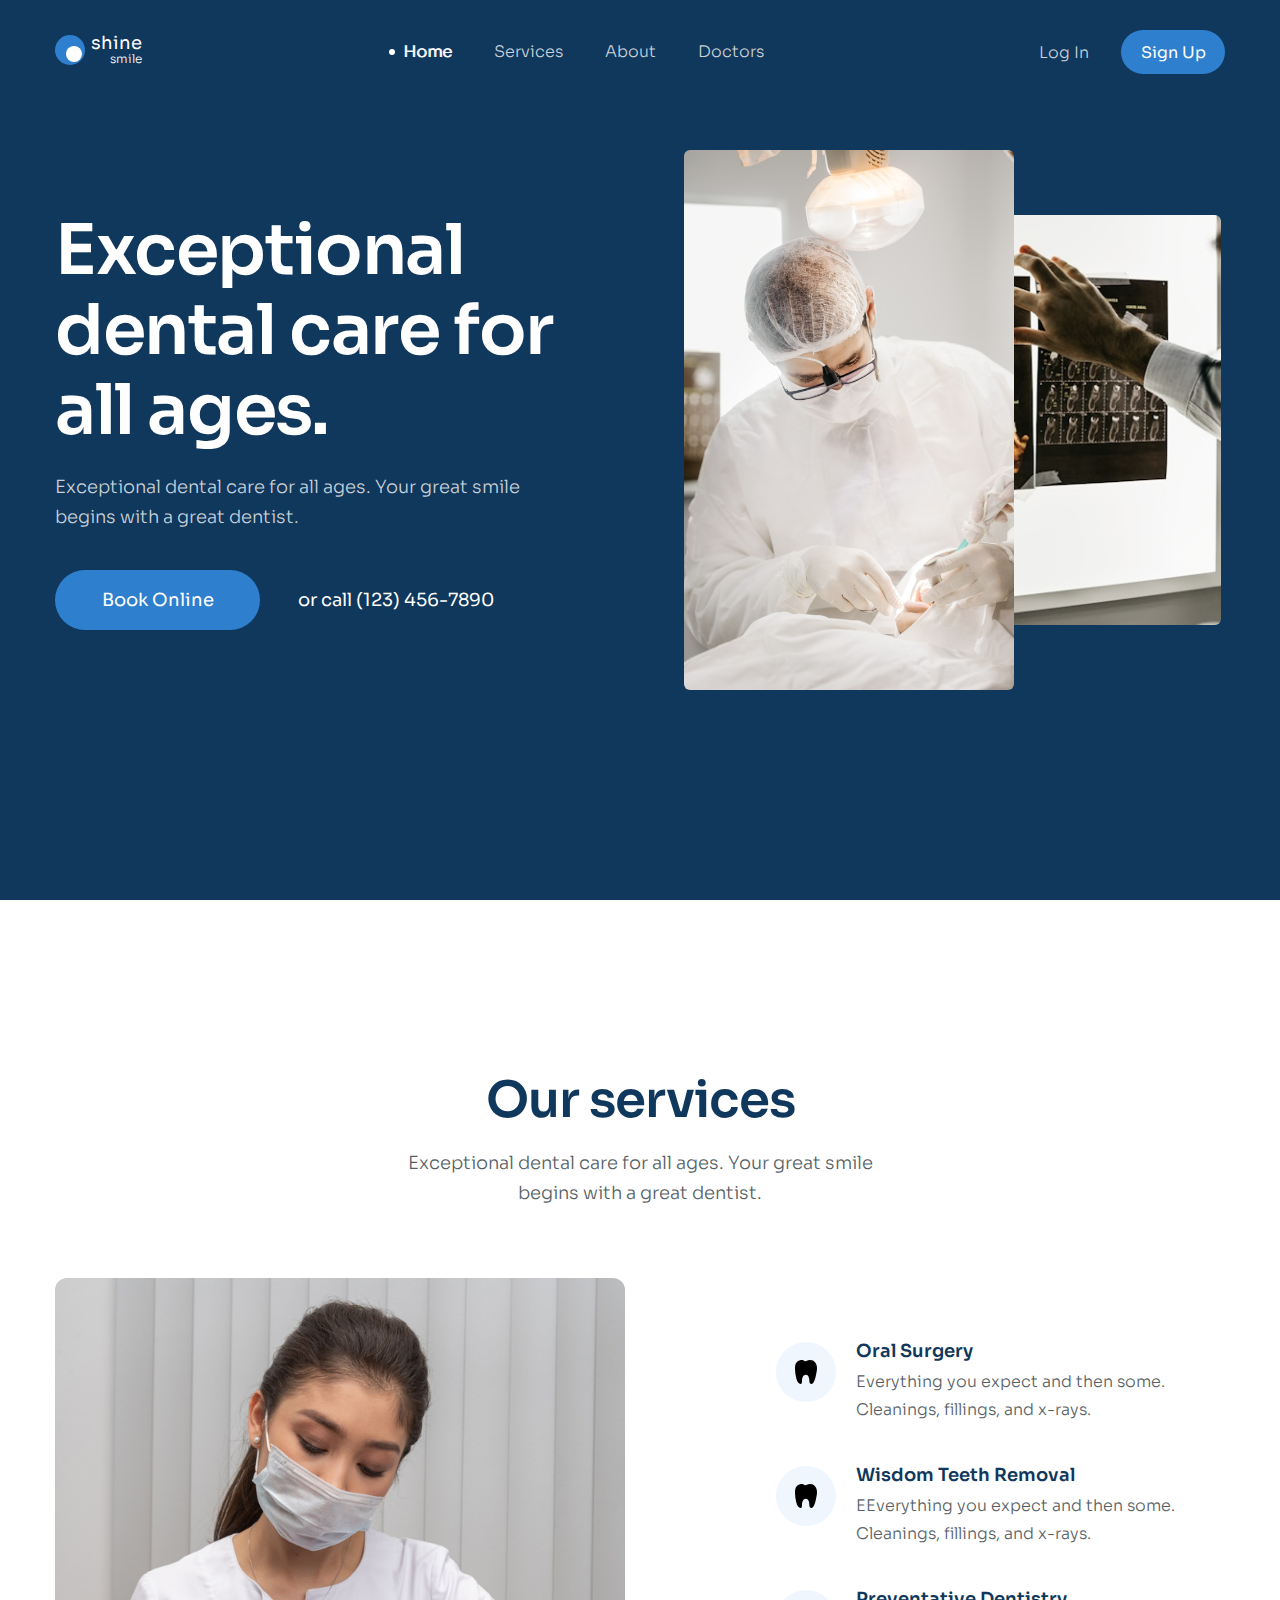
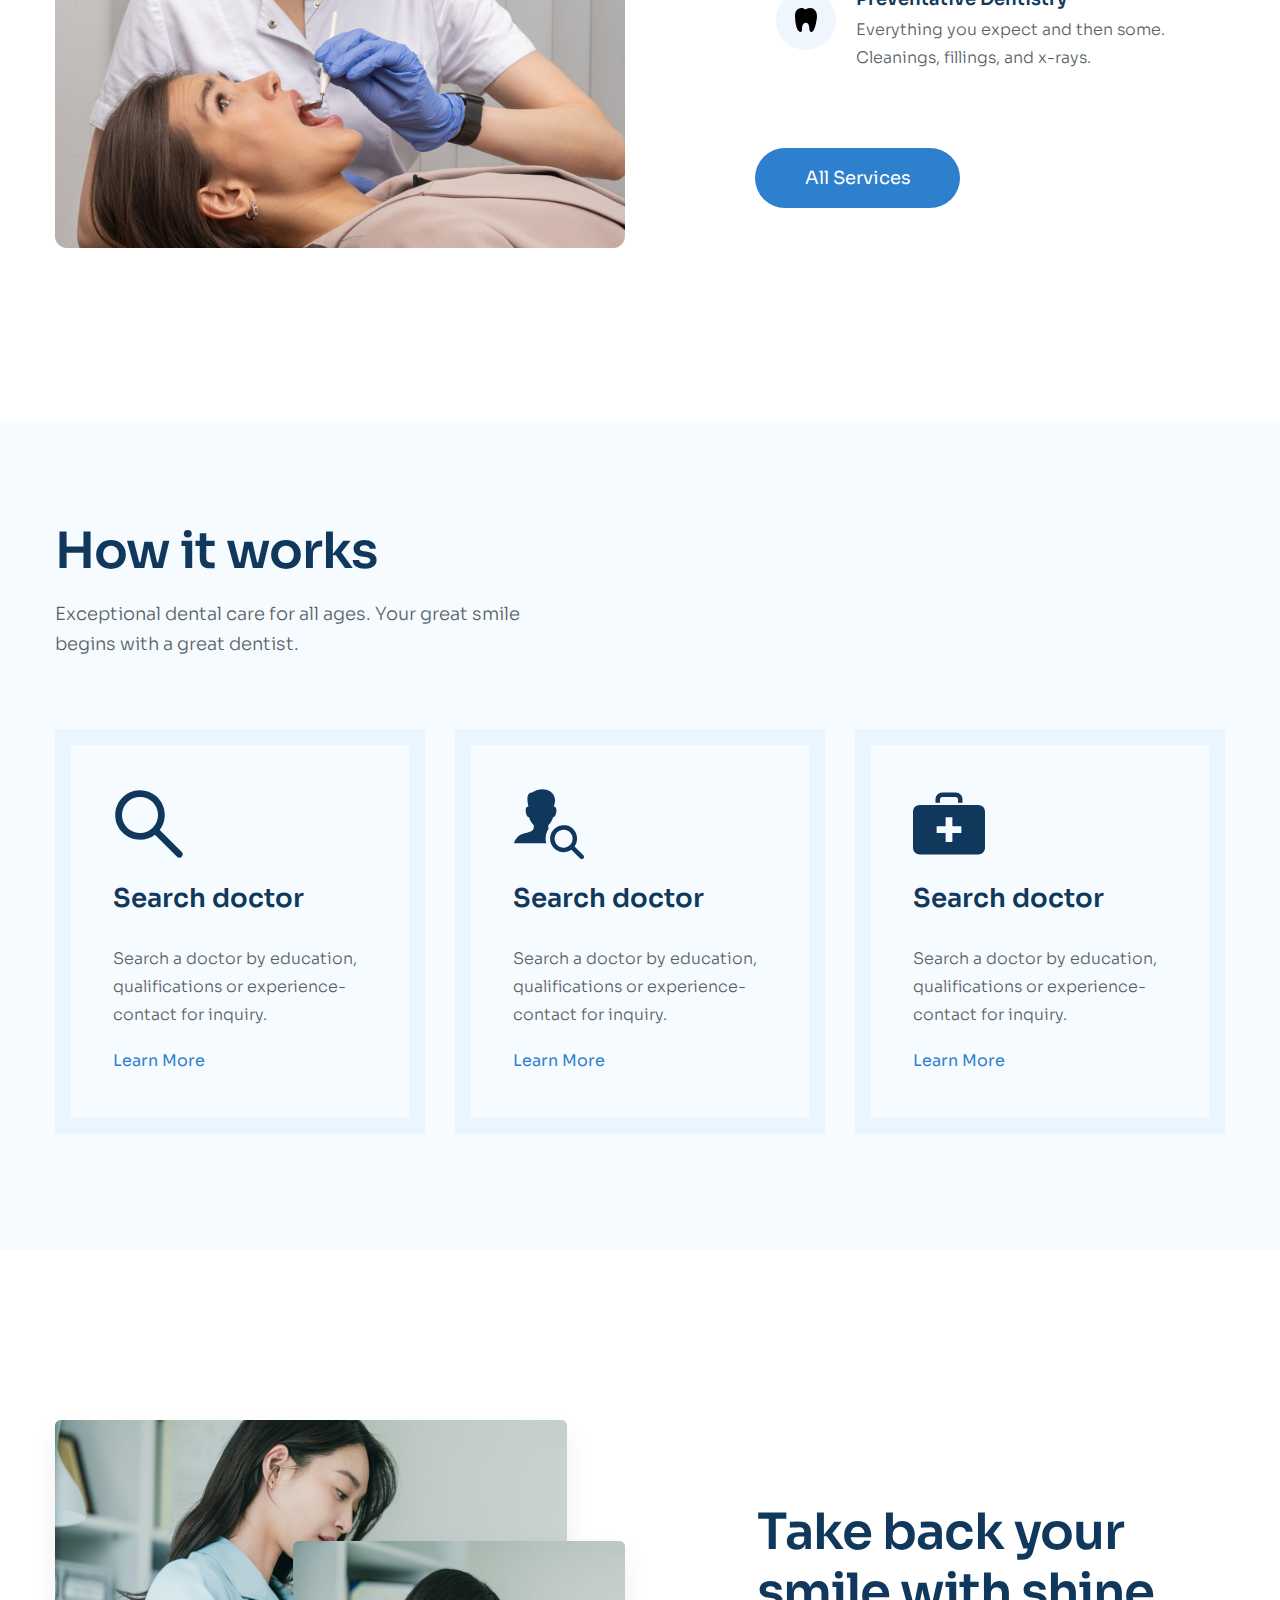
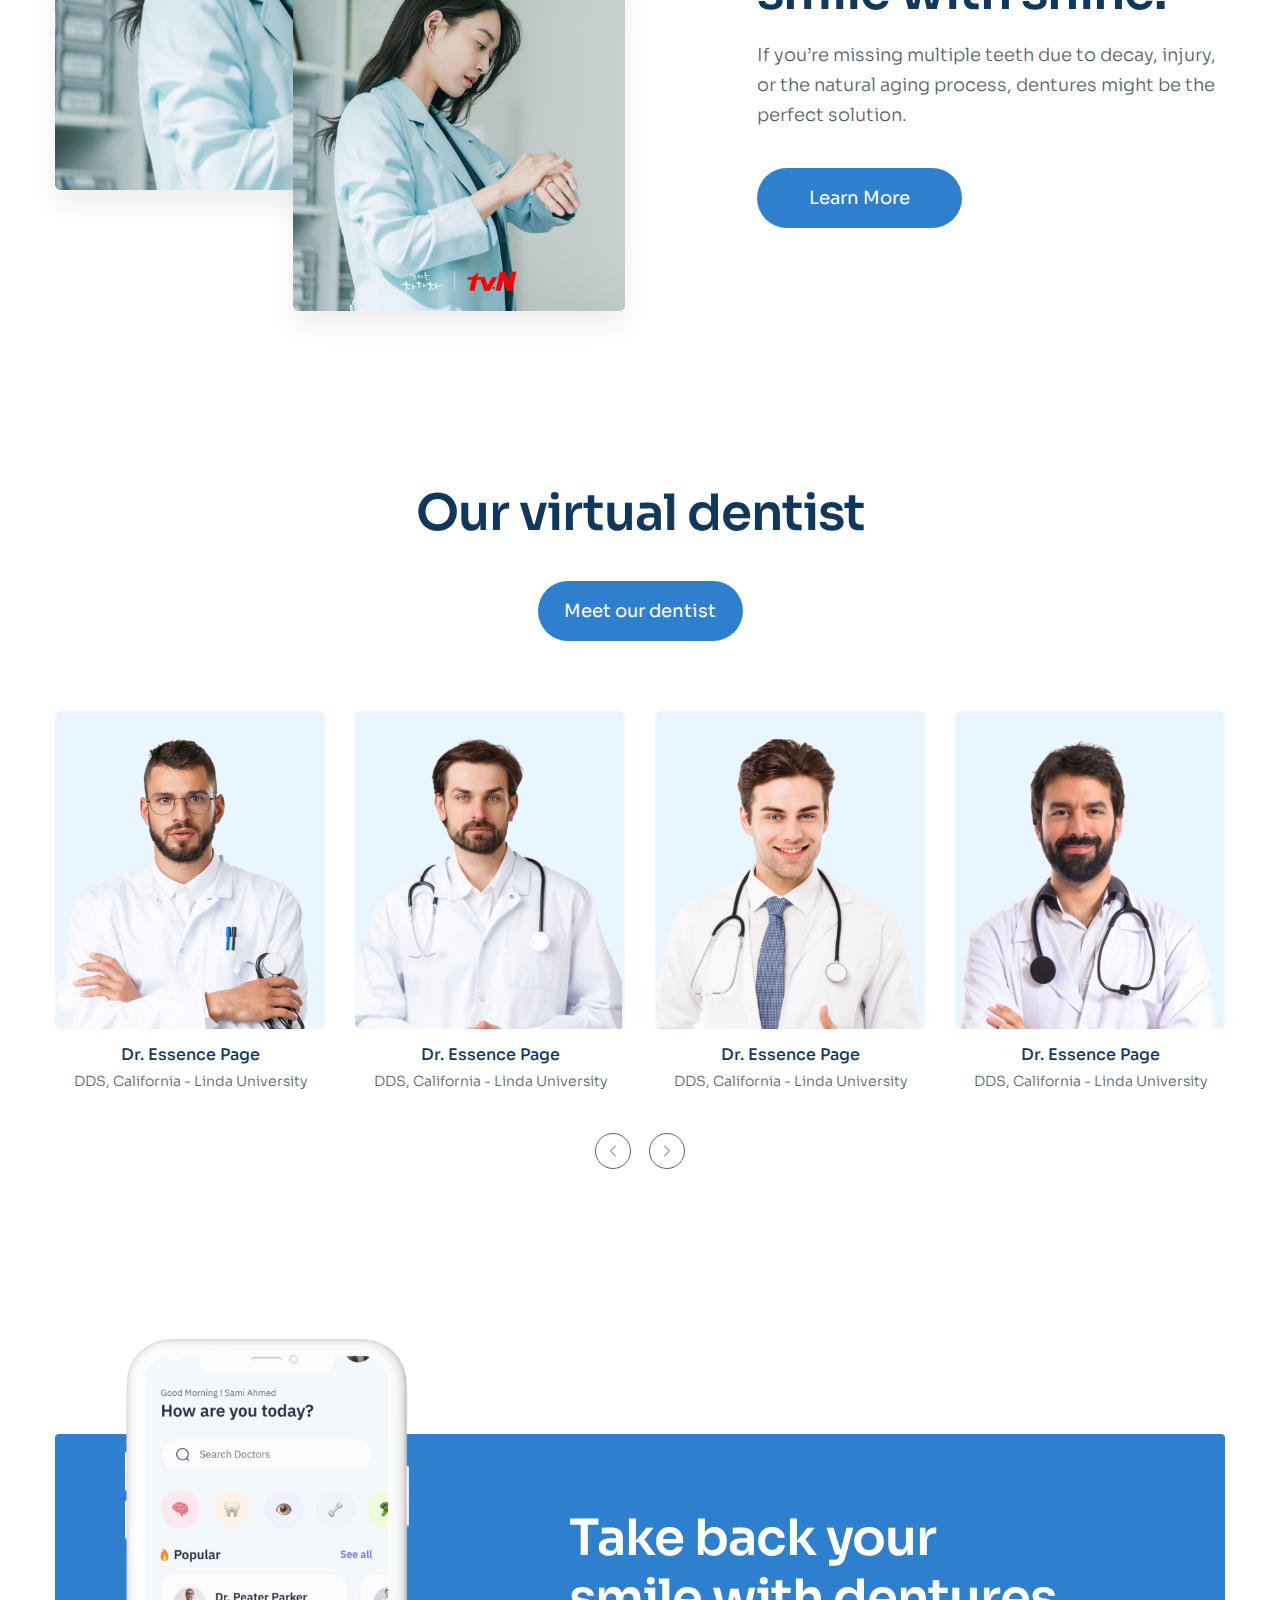
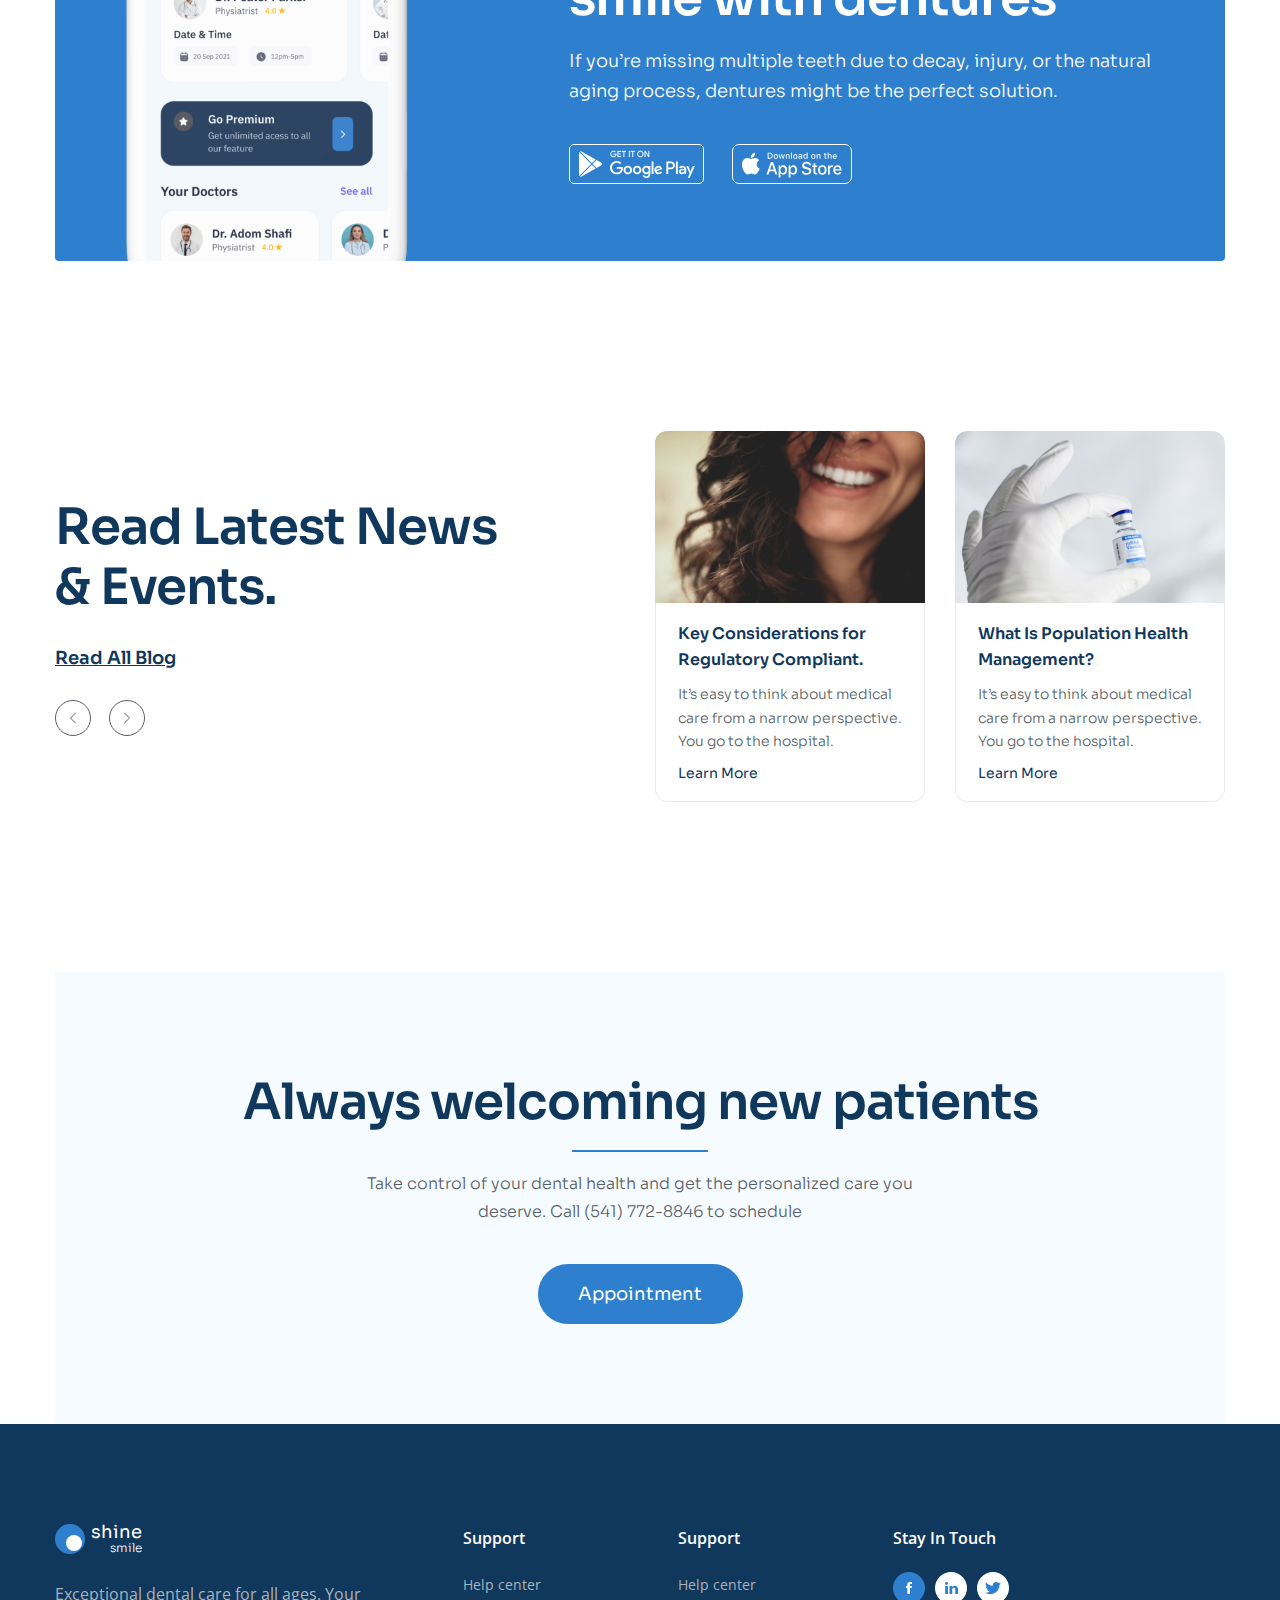
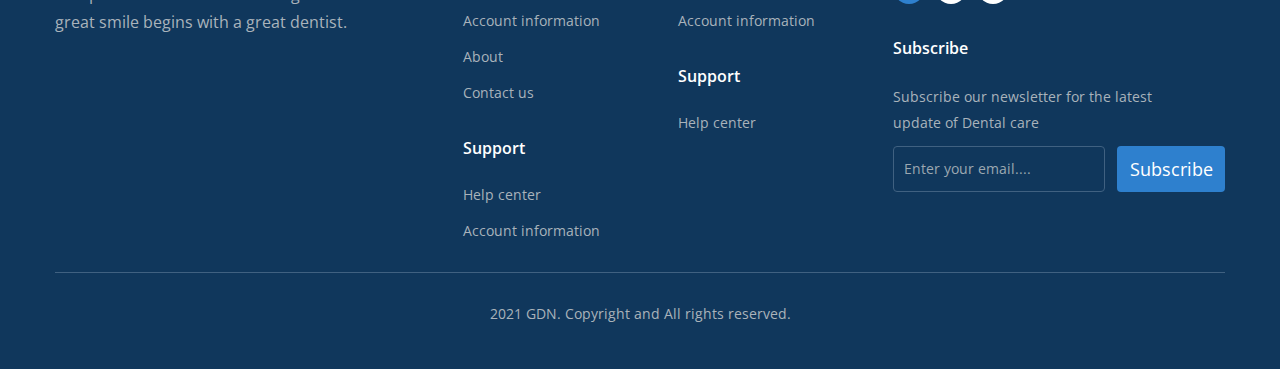
==== commit d9719d0b: "hoan chinh" ====
--- a/index.html
+++ b/index.html
@@ -716,8 +716,8 @@
                                 </li>
                                 <li class="footer__item">
                                     <a href="#!" class="footer__link">
-                                        Account information</a
-                                    >
+                                        Account information
+                                    </a>
                                 </li>
                             </ul>
                             <h3 class="footer__heading">Support</h3>
@@ -776,6 +776,12 @@
                             </form>
                         </div>
                     </div>
+                    <div class="footer__copyright">
+                        <div class="footer__copyright--hr"></div>
+                        <p class="footer__copyright--text">
+                            2021 GDN. Copyright and All rights reserved.
+                        </p>
+                    </div>
                 </div>
             </section>
         </footer>
--- a/asset/css/style.css
+++ b/asset/css/style.css
@@ -353,7 +353,7 @@
 .work__list {
     margin-top: 70px;
     display: grid;
-    grid-template-columns: 1fr 1fr 1fr;
+    grid-template-columns: repeat(3, 1fr);
     column-gap: 30px;
     border-radius: 4px;
 }
@@ -382,7 +382,6 @@
     font-size: 1.6rem;
     font-weight: 300;
     line-height: 1.75;
-    width: 254px;
     margin-top: 28px;
 }
 .work__more {
@@ -461,7 +460,7 @@
     margin-top: 70px;
     display: grid;
     grid-template-columns: repeat(4, 1fr);
-    gap: 34px;
+    column-gap: 30px;
 }
 
 .member-item__img-bg {
@@ -693,7 +692,7 @@
 
 /* ==============footer================== */
 .footer {
-    padding: 100px 0;
+    padding: 100px 0 42px;
     background: #10375c;
     font-family: "Open Sans", sans-serif;
 }
@@ -762,8 +761,14 @@
     border-radius: 4px;
     border: 1px solid #406181;
     padding: 0 10px;
+    color: #fff;
     background: transparent;
     outline: none;
+}
+.footer-form__input::placeholder {
+    font-size: 1.4rem;
+    line-height: 1.86;
+    color: #9ca8b1;
 }
 
 .footer__submit {
@@ -776,3 +781,17 @@
     align-items: center;
     justify-content: center;
 }
+
+.footer__copyright--hr {
+    height: 1px;
+    flex-shrink: 0;
+    background: #406181;
+}
+.footer__copyright--text {
+    color: #aab3ba;
+    text-align: center;
+    font-size: 1.4rem;
+    font-weight: 400;
+    line-height: 1.85;
+    margin-top: 28px;
+}
